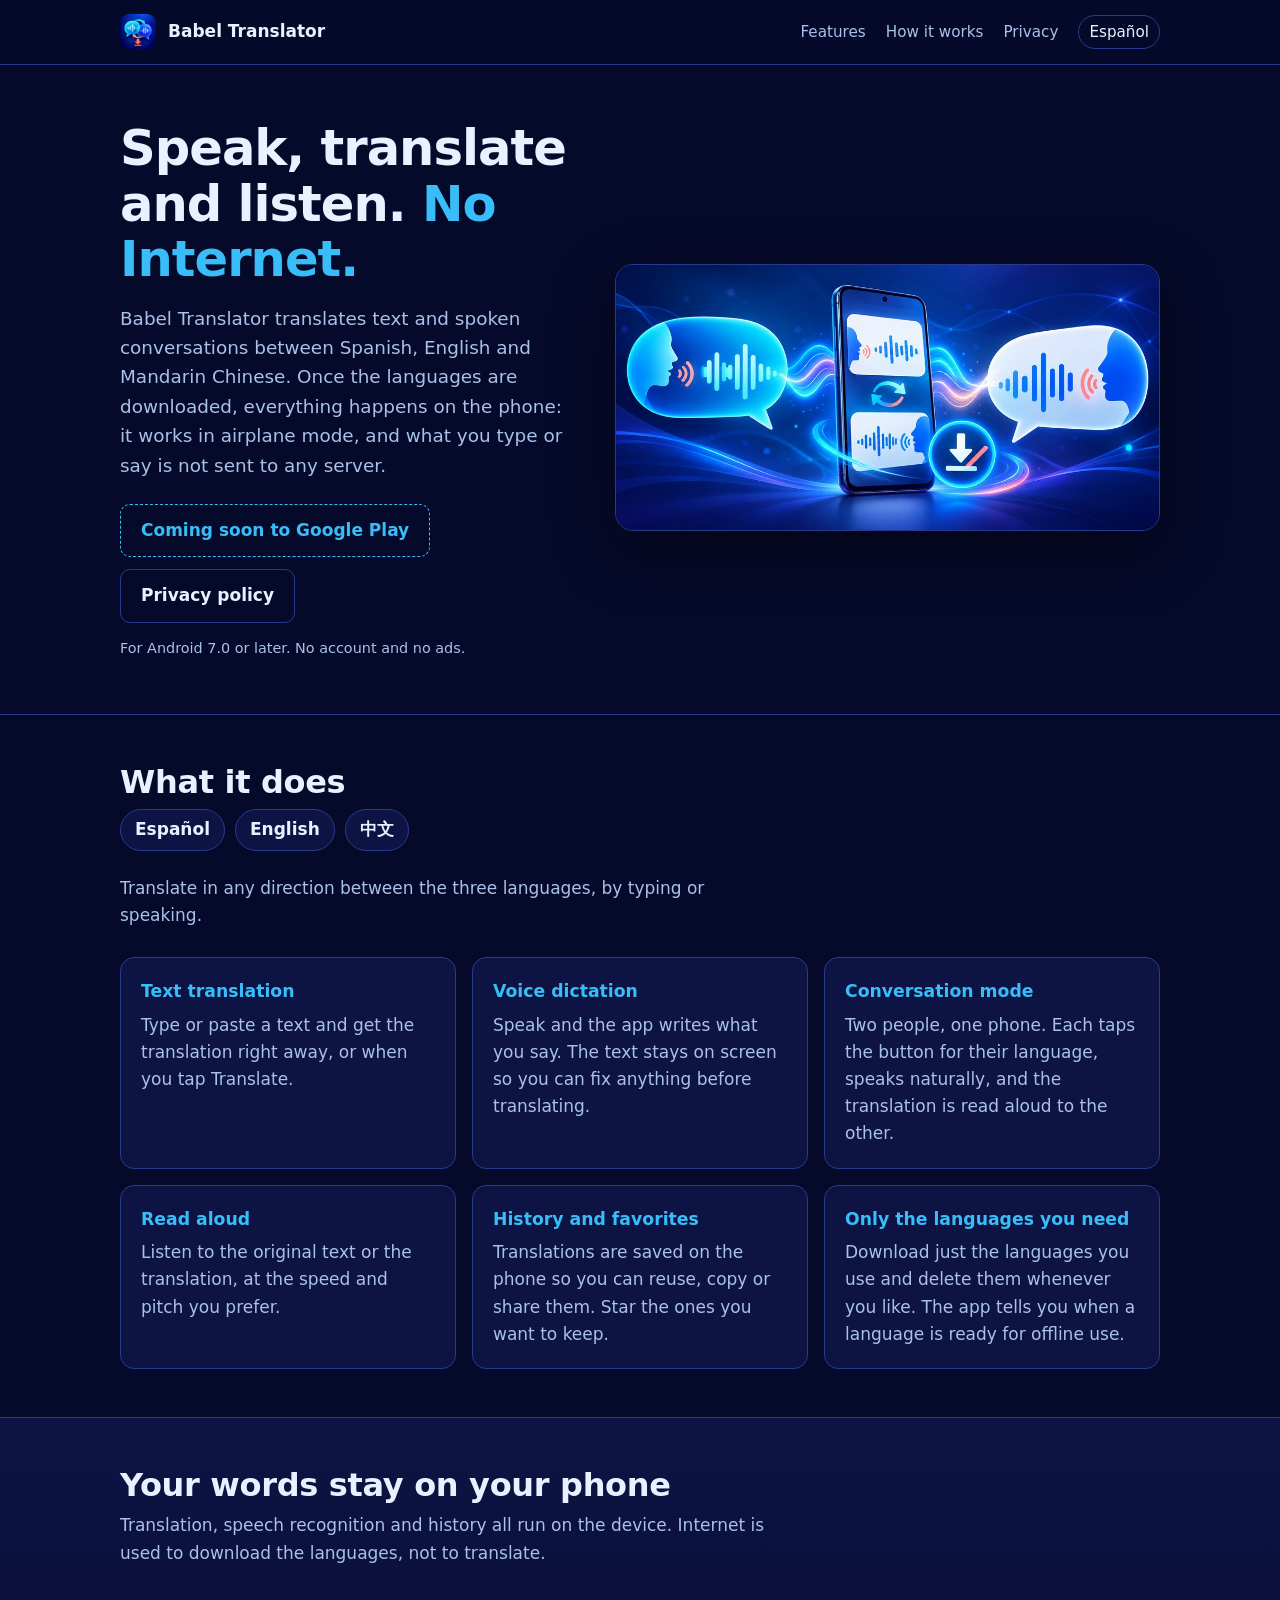
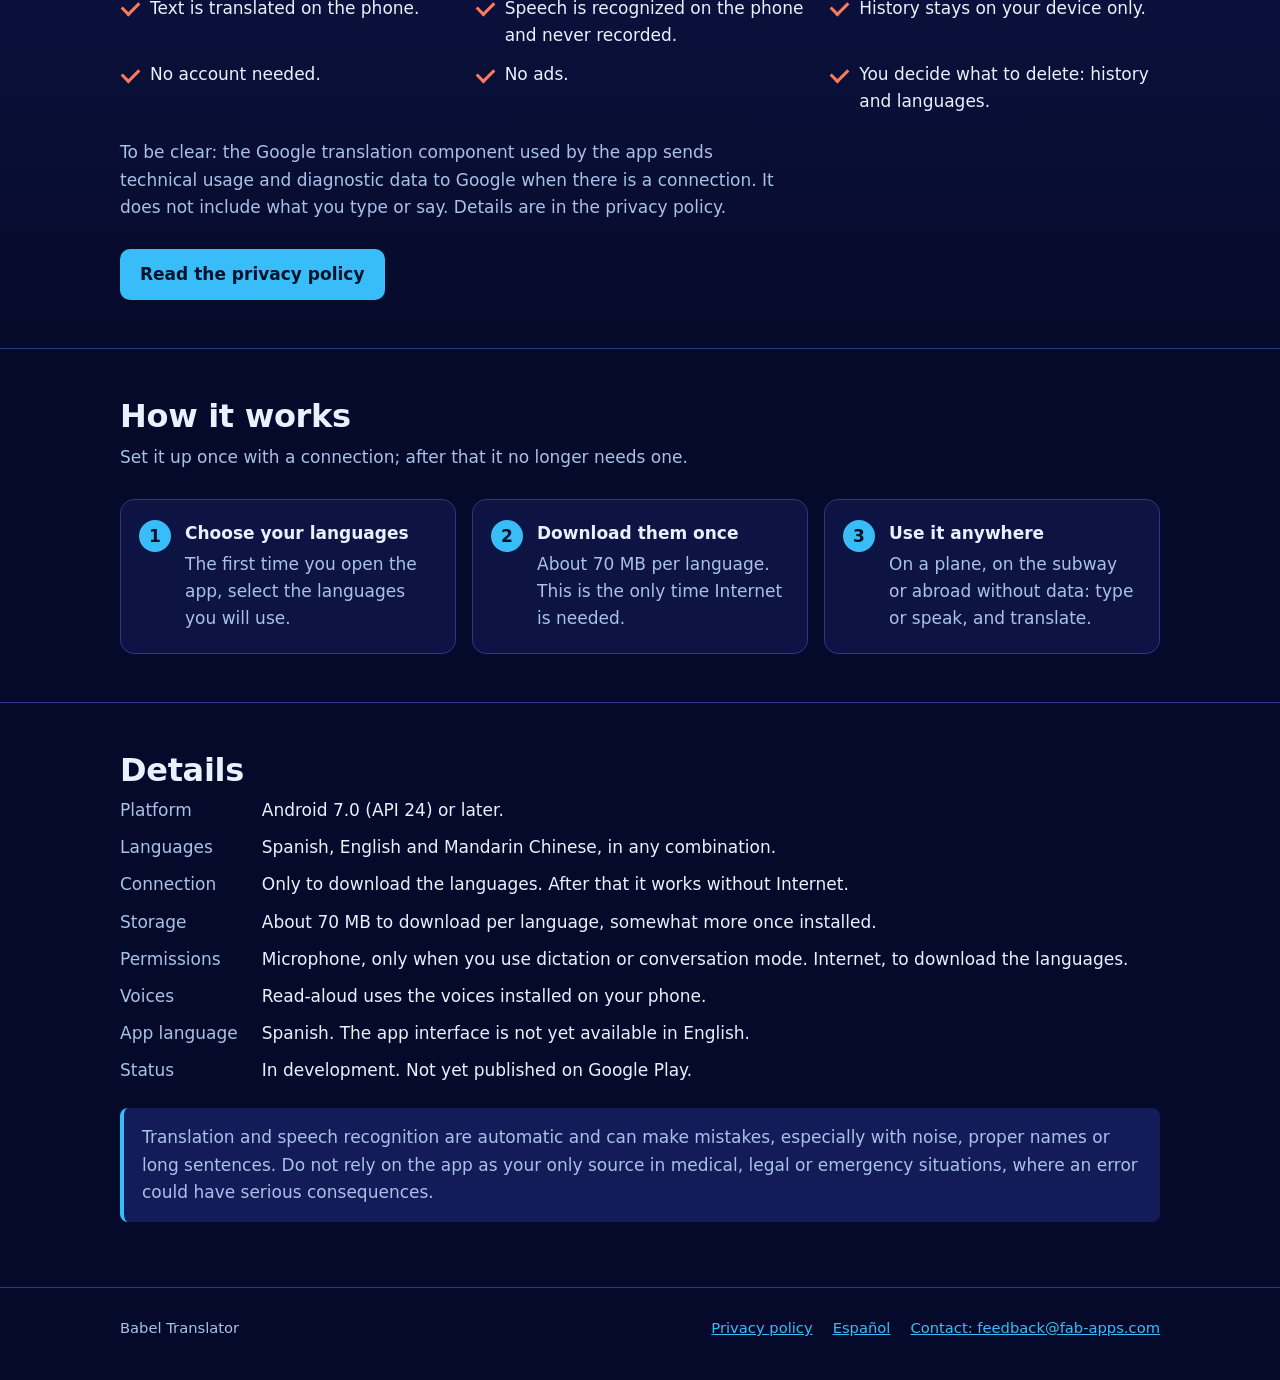
==== en/index.html @ 362d138a "first commit" ====
<!doctype html>
<html lang="en">
  <head>
    <meta charset="utf-8" />
    <meta name="viewport" content="width=device-width, initial-scale=1" />
    <title>Babel Translator — Translate by voice and text without Internet</title>
    <meta
      name="description"
      content="Android app that translates text and spoken conversations between Spanish, English and Mandarin Chinese. Once the languages are downloaded it works without Internet: what you type and say stays on your phone."
    />
    <meta name="theme-color" content="#060a2a" />
    <meta property="og:type" content="website" />
    <meta property="og:title" content="Babel Translator" />
    <meta
      property="og:description"
      content="Translate text and spoken conversations between Spanish, English and Chinese. On your phone, without Internet."
    />
    <meta property="og:image" content="../assets/hero.jpg" />
    <link rel="icon" type="image/png" href="../assets/favicon.png" />
    <link rel="alternate" hreflang="es" href="../" />
    <link rel="stylesheet" href="../assets/styles.css" />
  </head>
  <body>
    <header class="site-header">
      <div class="wrap">
        <a class="brand" href="./">
          <img src="../assets/icon-192.png" alt="" width="36" height="36" />
          Babel Translator
        </a>
        <nav class="site-nav" aria-label="Main">
          <a class="optional" href="#features">Features</a>
          <a class="optional" href="#how-it-works">How it works</a>
          <a href="privacy.html">Privacy</a>
          <a class="lang" href="../" lang="es" hreflang="es">Español</a>
        </nav>
      </div>
    </header>

    <main>
      <section class="hero">
        <div class="wrap hero-grid">
          <div>
            <h1>Speak, translate and listen. <span>No Internet.</span></h1>
            <p class="lead">
              Babel Translator translates text and spoken conversations between Spanish, English and Mandarin
              Chinese. Once the languages are downloaded, everything happens on the phone: it works in airplane mode,
              and what you type or say is not sent to any server.
            </p>
            <div class="actions">
              <span class="badge-soon">Coming soon to Google Play</span>
              <a class="button button-ghost" href="privacy.html">Privacy policy</a>
            </div>
            <p class="fine">For Android 7.0 or later. No account and no ads.</p>
          </div>
          <img
            class="hero-art"
            src="../assets/hero.jpg"
            width="1024"
            height="500"
            alt="Illustration of a phone between two people talking: each voice is turned into the other language"
          />
        </div>
      </section>

      <section id="features">
        <div class="wrap">
          <h2>What it does</h2>
          <ul class="langs" aria-label="Available languages">
            <li lang="es">Español</li>
            <li>English</li>
            <li lang="zh">中文</li>
          </ul>
          <p class="section-lead">Translate in any direction between the three languages, by typing or speaking.</p>
          <ul class="cards">
            <li class="card">
              <h3>Text translation</h3>
              <p>Type or paste a text and get the translation right away, or when you tap Translate.</p>
            </li>
            <li class="card">
              <h3>Voice dictation</h3>
              <p>
                Speak and the app writes what you say. The text stays on screen so you can fix anything before
                translating.
              </p>
            </li>
            <li class="card">
              <h3>Conversation mode</h3>
              <p>
                Two people, one phone. Each taps the button for their language, speaks naturally, and the
                translation is read aloud to the other.
              </p>
            </li>
            <li class="card">
              <h3>Read aloud</h3>
              <p>Listen to the original text or the translation, at the speed and pitch you prefer.</p>
            </li>
            <li class="card">
              <h3>History and favorites</h3>
              <p>
                Translations are saved on the phone so you can reuse, copy or share them. Star the ones you want to
                keep.
              </p>
            </li>
            <li class="card">
              <h3>Only the languages you need</h3>
              <p>
                Download just the languages you use and delete them whenever you like. The app tells you when a
                language is ready for offline use.
              </p>
            </li>
          </ul>
        </div>
      </section>

      <section class="privacy-band" id="privacy">
        <div class="wrap">
          <h2>Your words stay on your phone</h2>
          <p class="section-lead">
            Translation, speech recognition and history all run on the device. Internet is used to download the
            languages, not to translate.
          </p>
          <ul class="checks">
            <li>Text is translated on the phone.</li>
            <li>Speech is recognized on the phone and never recorded.</li>
            <li>History stays on your device only.</li>
            <li>No account needed.</li>
            <li>No ads.</li>
            <li>You decide what to delete: history and languages.</li>
          </ul>
          <p class="section-lead">
            To be clear: the Google translation component used by the app sends technical usage and diagnostic data
            to Google when there is a connection. It does not include what you type or say. Details are in the
            privacy policy.
          </p>
          <a class="button button-primary" href="privacy.html">Read the privacy policy</a>
        </div>
      </section>

      <section id="how-it-works">
        <div class="wrap">
          <h2>How it works</h2>
          <p class="section-lead">Set it up once with a connection; after that it no longer needs one.</p>
          <ol class="steps">
            <li>
              <strong>Choose your languages</strong>
              <span>The first time you open the app, select the languages you will use.</span>
            </li>
            <li>
              <strong>Download them once</strong>
              <span>About 70 MB per language. This is the only time Internet is needed.</span>
            </li>
            <li>
              <strong>Use it anywhere</strong>
              <span>On a plane, on the subway or abroad without data: type or speak, and translate.</span>
            </li>
          </ol>
        </div>
      </section>

      <section id="details">
        <div class="wrap">
          <h2>Details</h2>
          <dl class="facts">
            <dt>Platform</dt>
            <dd>Android 7.0 (API 24) or later.</dd>
            <dt>Languages</dt>
            <dd>Spanish, English and Mandarin Chinese, in any combination.</dd>
            <dt>Connection</dt>
            <dd>Only to download the languages. After that it works without Internet.</dd>
            <dt>Storage</dt>
            <dd>About 70 MB to download per language, somewhat more once installed.</dd>
            <dt>Permissions</dt>
            <dd>Microphone, only when you use dictation or conversation mode. Internet, to download the languages.</dd>
            <dt>Voices</dt>
            <dd>Read-aloud uses the voices installed on your phone.</dd>
            <dt>App language</dt>
            <dd>Spanish. The app interface is not yet available in English.</dd>
            <dt>Status</dt>
            <dd>In development. Not yet published on Google Play.</dd>
          </dl>
          <p class="note">
            Translation and speech recognition are automatic and can make mistakes, especially with noise, proper
            names or long sentences. Do not rely on the app as your only source in medical, legal or emergency
            situations, where an error could have serious consequences.
          </p>
        </div>
      </section>
    </main>

    <footer class="site-footer">
      <div class="wrap">
        <span>Babel Translator</span>
        <nav aria-label="Footer">
          <a href="privacy.html">Privacy policy</a>
          <a href="../" lang="es" hreflang="es">Español</a>
          <a href="mailto:feedback@fab-apps.com">Contact: feedback@fab-apps.com</a>
        </nav>
      </div>
    </footer>
  </body>
</html>
---- assets/styles.css ----
:root {
  --bg: #060a2a;
  --bg-raised: #0d1444;
  --bg-panel: #131c58;
  --border: #283a8c;
  --text: #e8f1ff;
  --text-soft: #a9c1e8;
  --accent: #38bdf8;
  --accent-strong: #7dd3fc;
  --accent-ink: #04122a;
  --teal: #fb7a5c;
  --max: 1080px;
}

* {
  box-sizing: border-box;
}

html {
  scroll-behavior: smooth;
}

body {
  margin: 0;
  background: var(--bg);
  color: var(--text);
  font-family: system-ui, -apple-system, 'Segoe UI', Roboto, 'Helvetica Neue', Arial, sans-serif;
  font-size: 17px;
  line-height: 1.6;
  -webkit-font-smoothing: antialiased;
}

a {
  color: var(--accent);
}

a:hover {
  color: var(--accent-strong);
}

a:focus-visible,
.button:focus-visible {
  outline: 3px solid var(--accent-strong);
  outline-offset: 3px;
  border-radius: 6px;
}

img {
  max-width: 100%;
  height: auto;
}

.wrap {
  width: 100%;
  max-width: var(--max);
  margin: 0 auto;
  padding: 0 20px;
}

/* Cabecera */

.site-header {
  position: sticky;
  top: 0;
  z-index: 10;
  background: rgba(6, 10, 42, 0.92);
  backdrop-filter: blur(8px);
  border-bottom: 1px solid var(--border);
}

.site-header .wrap {
  display: flex;
  align-items: center;
  justify-content: space-between;
  gap: 16px;
  min-height: 64px;
}

.brand {
  display: flex;
  align-items: center;
  gap: 12px;
  color: var(--text);
  font-weight: 700;
  text-decoration: none;
}

.brand img {
  width: 36px;
  height: 36px;
  border-radius: 9px;
}

.site-nav {
  display: flex;
  align-items: center;
  gap: 20px;
  font-size: 0.95rem;
}

.site-nav a {
  color: var(--text-soft);
  text-decoration: none;
}

.site-nav a:hover {
  color: var(--text);
}

.site-nav .lang {
  padding: 4px 10px;
  border: 1px solid var(--border);
  border-radius: 999px;
  color: var(--text);
}

/* Portada */

.hero {
  padding: 56px 0 40px;
}

.hero-grid {
  display: grid;
  grid-template-columns: minmax(0, 5fr) minmax(0, 6fr);
  gap: 40px;
  align-items: center;
}

.hero h1 {
  margin: 0 0 16px;
  font-size: clamp(2rem, 5vw, 3.1rem);
  line-height: 1.12;
  letter-spacing: -0.02em;
}

.hero h1 span {
  color: var(--accent);
}

.lead {
  margin: 0 0 24px;
  font-size: 1.15rem;
  color: var(--text-soft);
}

.hero-art {
  border: 1px solid var(--border);
  border-radius: 18px;
  box-shadow: 0 20px 60px rgba(0, 0, 0, 0.45);
  display: block;
}

.actions {
  display: flex;
  flex-wrap: wrap;
  gap: 12px;
  align-items: center;
}

.button {
  display: inline-block;
  padding: 12px 20px;
  border-radius: 10px;
  font-weight: 700;
  text-decoration: none;
}

.button-primary {
  background: var(--accent);
  color: var(--accent-ink);
}

.button-primary:hover {
  background: var(--accent-strong);
  color: var(--accent-ink);
}

.button-ghost {
  border: 1px solid var(--border);
  color: var(--text);
}

.badge-soon {
  display: inline-block;
  padding: 12px 20px;
  border: 1px dashed var(--accent);
  border-radius: 10px;
  color: var(--accent);
  font-weight: 700;
}

.fine {
  margin-top: 14px;
  font-size: 0.9rem;
  color: var(--text-soft);
}

/* Secciones */

section {
  padding: 48px 0;
}

section + section {
  border-top: 1px solid var(--border);
}

h2 {
  margin: 0 0 8px;
  font-size: clamp(1.5rem, 3.4vw, 2rem);
  line-height: 1.2;
  letter-spacing: -0.01em;
}

.section-lead {
  margin: 0 0 28px;
  max-width: 62ch;
  color: var(--text-soft);
}

.cards {
  display: grid;
  grid-template-columns: repeat(auto-fit, minmax(250px, 1fr));
  gap: 16px;
  margin: 0;
  padding: 0;
  list-style: none;
}

.card {
  padding: 20px;
  background: var(--bg-raised);
  border: 1px solid var(--border);
  border-radius: 14px;
}

.card h3 {
  margin: 0 0 6px;
  font-size: 1.08rem;
  color: var(--accent);
}

.card p {
  margin: 0;
  color: var(--text-soft);
}

.privacy-band {
  background: linear-gradient(180deg, var(--bg-raised), var(--bg));
}

.checks {
  display: grid;
  grid-template-columns: repeat(auto-fit, minmax(250px, 1fr));
  gap: 12px 24px;
  margin: 0 0 24px;
  padding: 0;
  list-style: none;
}

.checks li {
  position: relative;
  padding-left: 30px;
}

.checks li::before {
  content: '';
  position: absolute;
  left: 2px;
  top: 0.38em;
  width: 14px;
  height: 8px;
  border-left: 3px solid var(--teal);
  border-bottom: 3px solid var(--teal);
  transform: rotate(-45deg);
}

.steps {
  display: grid;
  grid-template-columns: repeat(auto-fit, minmax(230px, 1fr));
  gap: 16px;
  margin: 0;
  padding: 0;
  list-style: none;
  counter-reset: step;
}

.steps li {
  position: relative;
  padding: 20px 20px 20px 64px;
  background: var(--bg-raised);
  border: 1px solid var(--border);
  border-radius: 14px;
  counter-increment: step;
}

.steps li::before {
  content: counter(step);
  position: absolute;
  left: 18px;
  top: 20px;
  width: 32px;
  height: 32px;
  border-radius: 50%;
  background: var(--accent);
  color: var(--accent-ink);
  font-weight: 800;
  text-align: center;
  line-height: 32px;
}

.steps strong {
  display: block;
  margin-bottom: 4px;
}

.steps span {
  color: var(--text-soft);
}

.facts {
  display: grid;
  grid-template-columns: max-content 1fr;
  gap: 10px 24px;
  margin: 0;
}

.facts dt {
  color: var(--text-soft);
}

.facts dd {
  margin: 0;
}

.note {
  margin-top: 24px;
  padding: 16px 18px;
  background: var(--bg-panel);
  border-left: 4px solid var(--accent);
  border-radius: 8px;
  color: var(--text-soft);
}

/* Documento legal */

.doc {
  padding: 40px 0 56px;
}

.doc .wrap {
  max-width: 780px;
}

.doc h1 {
  margin: 0 0 6px;
  font-size: clamp(1.8rem, 4.5vw, 2.4rem);
  line-height: 1.15;
}

.doc .meta {
  margin: 0 0 28px;
  color: var(--text-soft);
}

.doc h2 {
  margin: 36px 0 10px;
  font-size: 1.3rem;
}

.doc p,
.doc li {
  color: #d4e1f7;
}

.doc ul {
  padding-left: 22px;
}

.doc li {
  margin-bottom: 6px;
}

.summary {
  padding: 18px 20px;
  background: var(--bg-raised);
  border: 1px solid var(--border);
  border-radius: 14px;
}

.summary p {
  margin: 0 0 8px;
}

.summary ul {
  margin: 0;
}

table {
  width: 100%;
  border-collapse: collapse;
  margin: 12px 0;
  font-size: 0.95rem;
}

th,
td {
  padding: 10px 12px;
  border: 1px solid var(--border);
  text-align: left;
  vertical-align: top;
}

th {
  background: var(--bg-raised);
  color: var(--text-soft);
  font-weight: 600;
}

.table-scroll {
  overflow-x: auto;
}

/* Pie */

.site-footer {
  padding: 28px 0 40px;
  border-top: 1px solid var(--border);
  color: var(--text-soft);
  font-size: 0.92rem;
}

.site-footer .wrap {
  display: flex;
  flex-wrap: wrap;
  gap: 8px 24px;
  justify-content: space-between;
}

.site-footer nav {
  display: flex;
  flex-wrap: wrap;
  gap: 8px 20px;
}

@media (max-width: 820px) {
  .hero {
    padding-top: 32px;
  }

  .hero-grid {
    grid-template-columns: 1fr;
    gap: 28px;
  }

  .site-nav .optional {
    display: none;
  }

  .facts {
    grid-template-columns: 1fr;
    gap: 2px;
  }

  .facts dd {
    margin-bottom: 12px;
  }
}

@media (prefers-reduced-motion: reduce) {
  html {
    scroll-behavior: auto;
  }
}

.langs {
  display: flex;
  flex-wrap: wrap;
  gap: 10px;
  margin: 0 0 24px;
  padding: 0;
  list-style: none;
}

.langs li {
  padding: 6px 14px;
  background: var(--bg-raised);
  border: 1px solid var(--border);
  border-radius: 999px;
  font-weight: 600;
}

code {
  font-size: 0.92em;
  overflow-wrap: anywhere;
}

.doc h3 {
  margin: 24px 0 6px;
  font-size: 1.08rem;
  color: var(--accent);
}

.brand {
  white-space: nowrap;
}
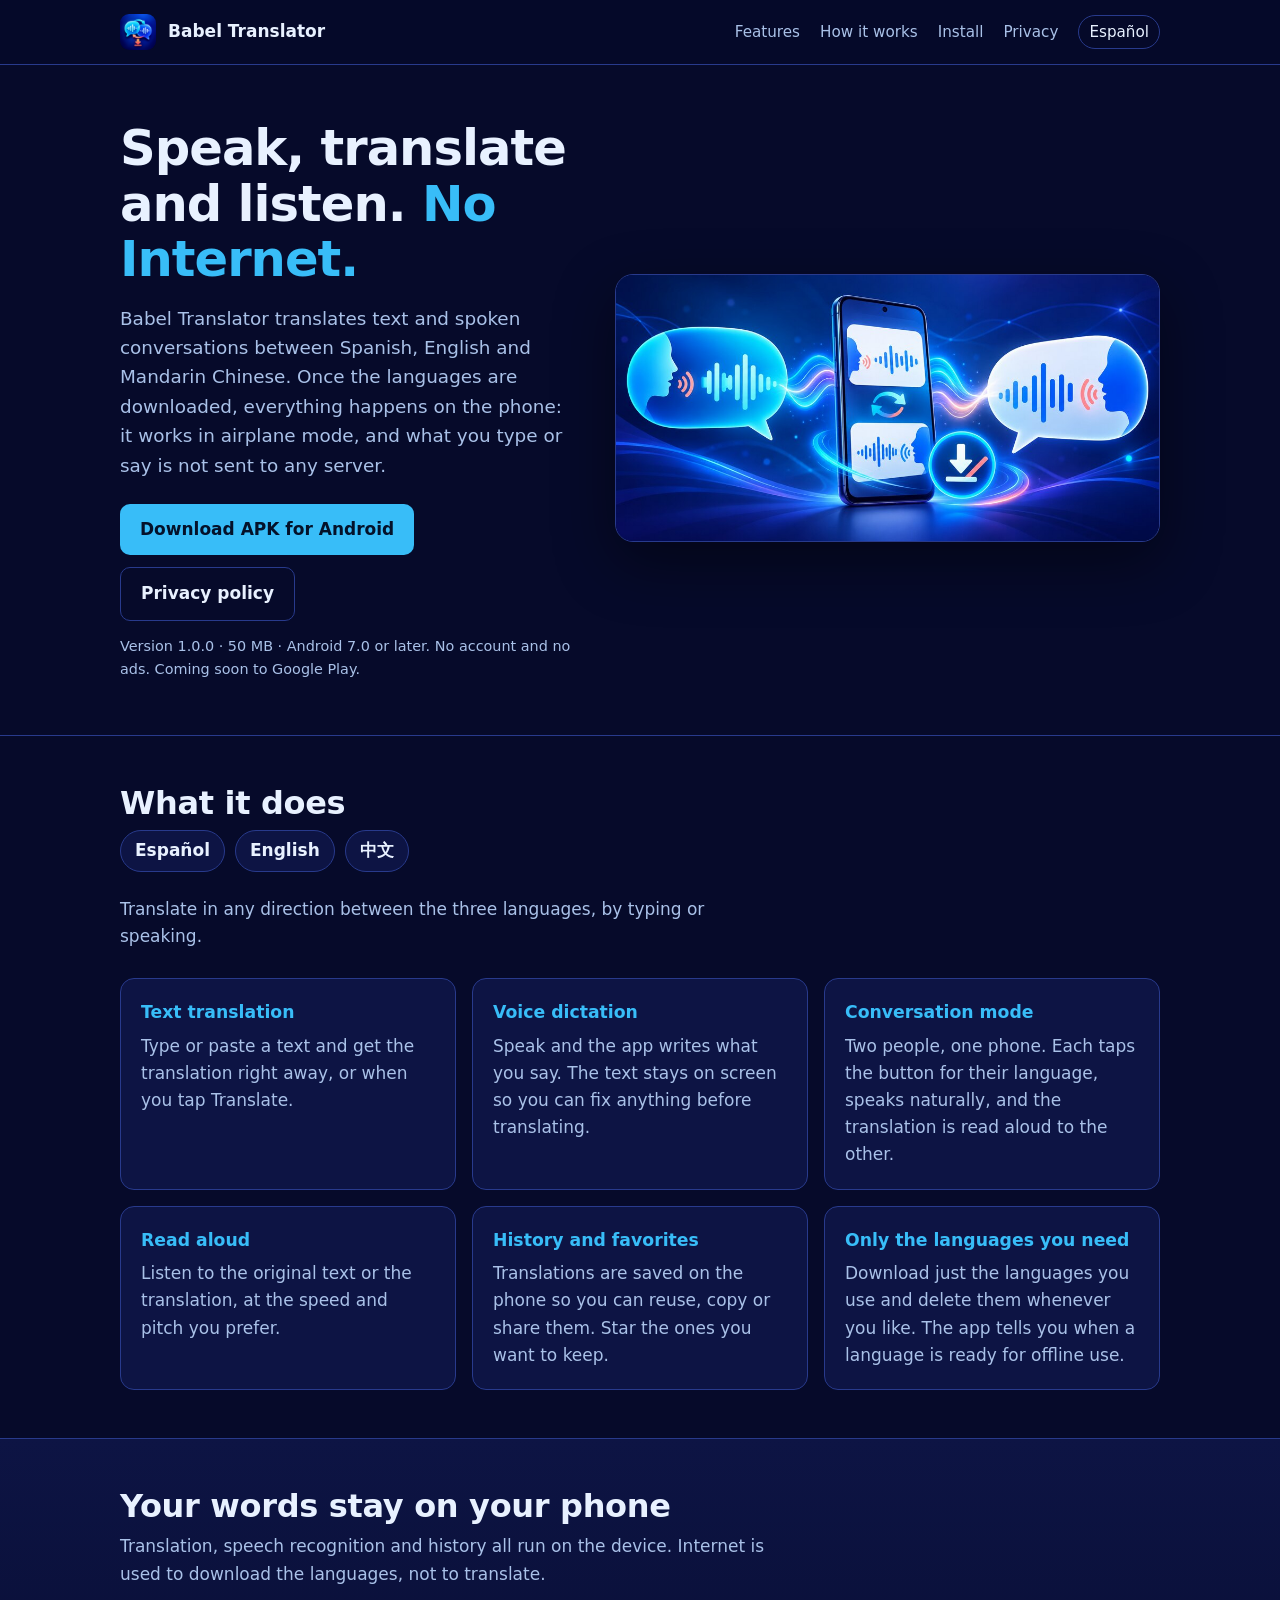
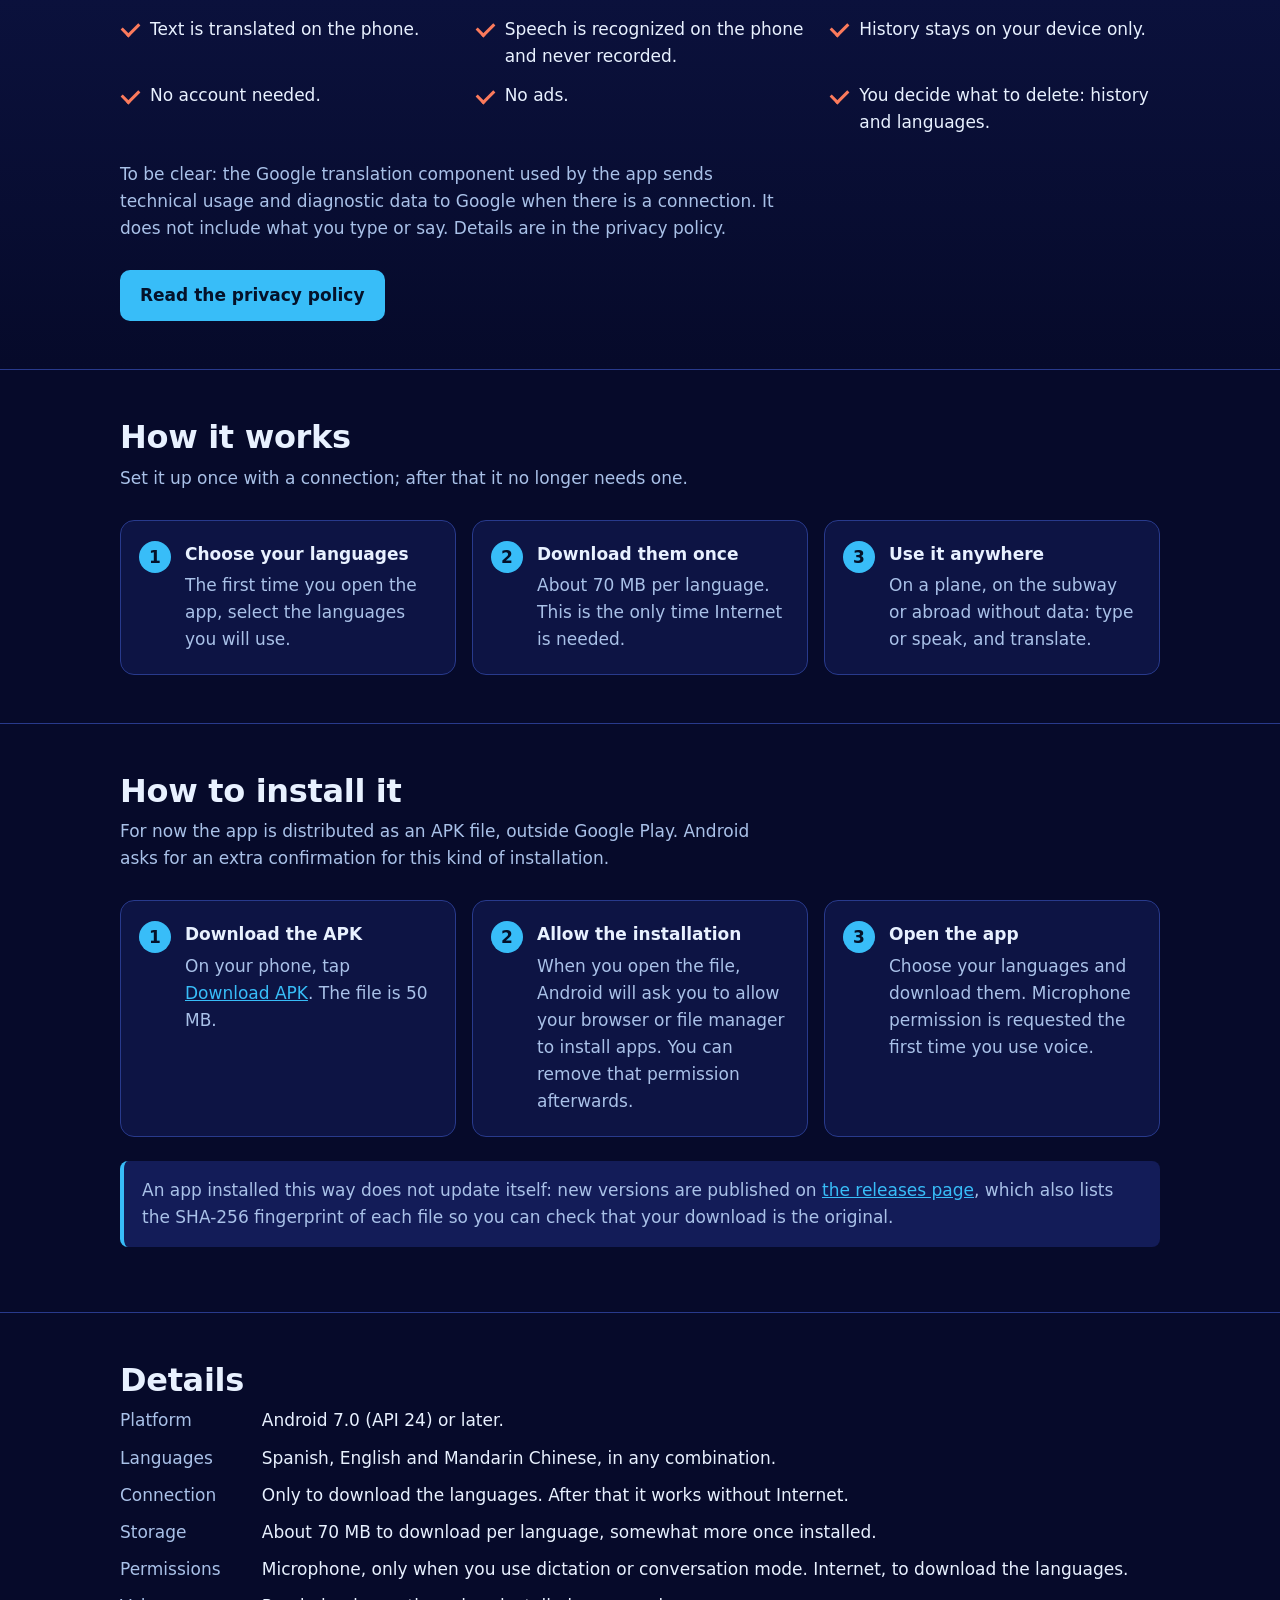
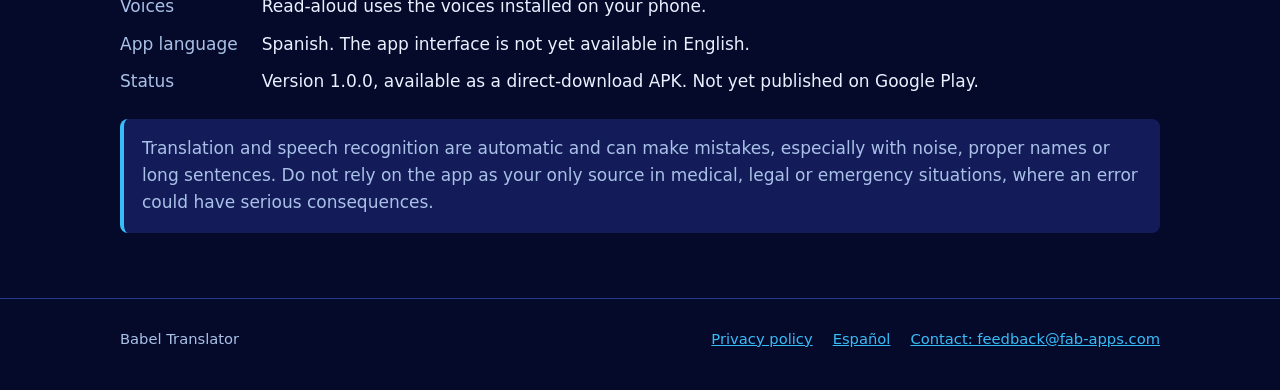
==== commit 7ec53b87: "udate" ====
--- a/en/index.html
+++ b/en/index.html
@@ -30,6 +30,7 @@
         <nav class="site-nav" aria-label="Main">
           <a class="optional" href="#features">Features</a>
           <a class="optional" href="#how-it-works">How it works</a>
+          <a class="optional" href="#install">Install</a>
           <a href="privacy.html">Privacy</a>
           <a class="lang" href="../" lang="es" hreflang="es">Español</a>
         </nav>
@@ -47,10 +48,12 @@
               and what you type or say is not sent to any server.
             </p>
             <div class="actions">
-              <span class="badge-soon">Coming soon to Google Play</span>
+              <a class="button button-primary" href="https://github.com/franbenaglia/babelTranslatorLanding/releases/latest/download/babel-translator.apk">Download APK for Android</a>
               <a class="button button-ghost" href="privacy.html">Privacy policy</a>
             </div>
-            <p class="fine">For Android 7.0 or later. No account and no ads.</p>
+            <p class="fine">
+              Version 1.0.0 · 50 MB · Android 7.0 or later. No account and no ads. Coming soon to Google Play.
+            </p>
           </div>
           <img
             class="hero-art"
@@ -154,6 +157,38 @@
               <span>On a plane, on the subway or abroad without data: type or speak, and translate.</span>
             </li>
           </ol>
+        </div>
+      </section>
+
+      <section id="install">
+        <div class="wrap">
+          <h2>How to install it</h2>
+          <p class="section-lead">
+            For now the app is distributed as an APK file, outside Google Play. Android asks for an extra
+            confirmation for this kind of installation.
+          </p>
+          <ol class="steps">
+            <li>
+              <strong>Download the APK</strong>
+              <span>On your phone, tap <a href="https://github.com/franbenaglia/babelTranslatorLanding/releases/latest/download/babel-translator.apk">Download APK</a>. The file is 50 MB.</span>
+            </li>
+            <li>
+              <strong>Allow the installation</strong>
+              <span>
+                When you open the file, Android will ask you to allow your browser or file manager to install
+                apps. You can remove that permission afterwards.
+              </span>
+            </li>
+            <li>
+              <strong>Open the app</strong>
+              <span>Choose your languages and download them. Microphone permission is requested the first time you use voice.</span>
+            </li>
+          </ol>
+          <p class="note">
+            An app installed this way does not update itself: new versions are published on
+            <a href="https://github.com/franbenaglia/babelTranslatorLanding/releases">the releases page</a>, which also lists the SHA-256 fingerprint of each file so you can
+            check that your download is the original.
+          </p>
         </div>
       </section>
 
@@ -176,7 +211,7 @@
             <dt>App language</dt>
             <dd>Spanish. The app interface is not yet available in English.</dd>
             <dt>Status</dt>
-            <dd>In development. Not yet published on Google Play.</dd>
+            <dd>Version 1.0.0, available as a direct-download APK. Not yet published on Google Play.</dd>
           </dl>
           <p class="note">
             Translation and speech recognition are automatic and can make mistakes, especially with noise, proper
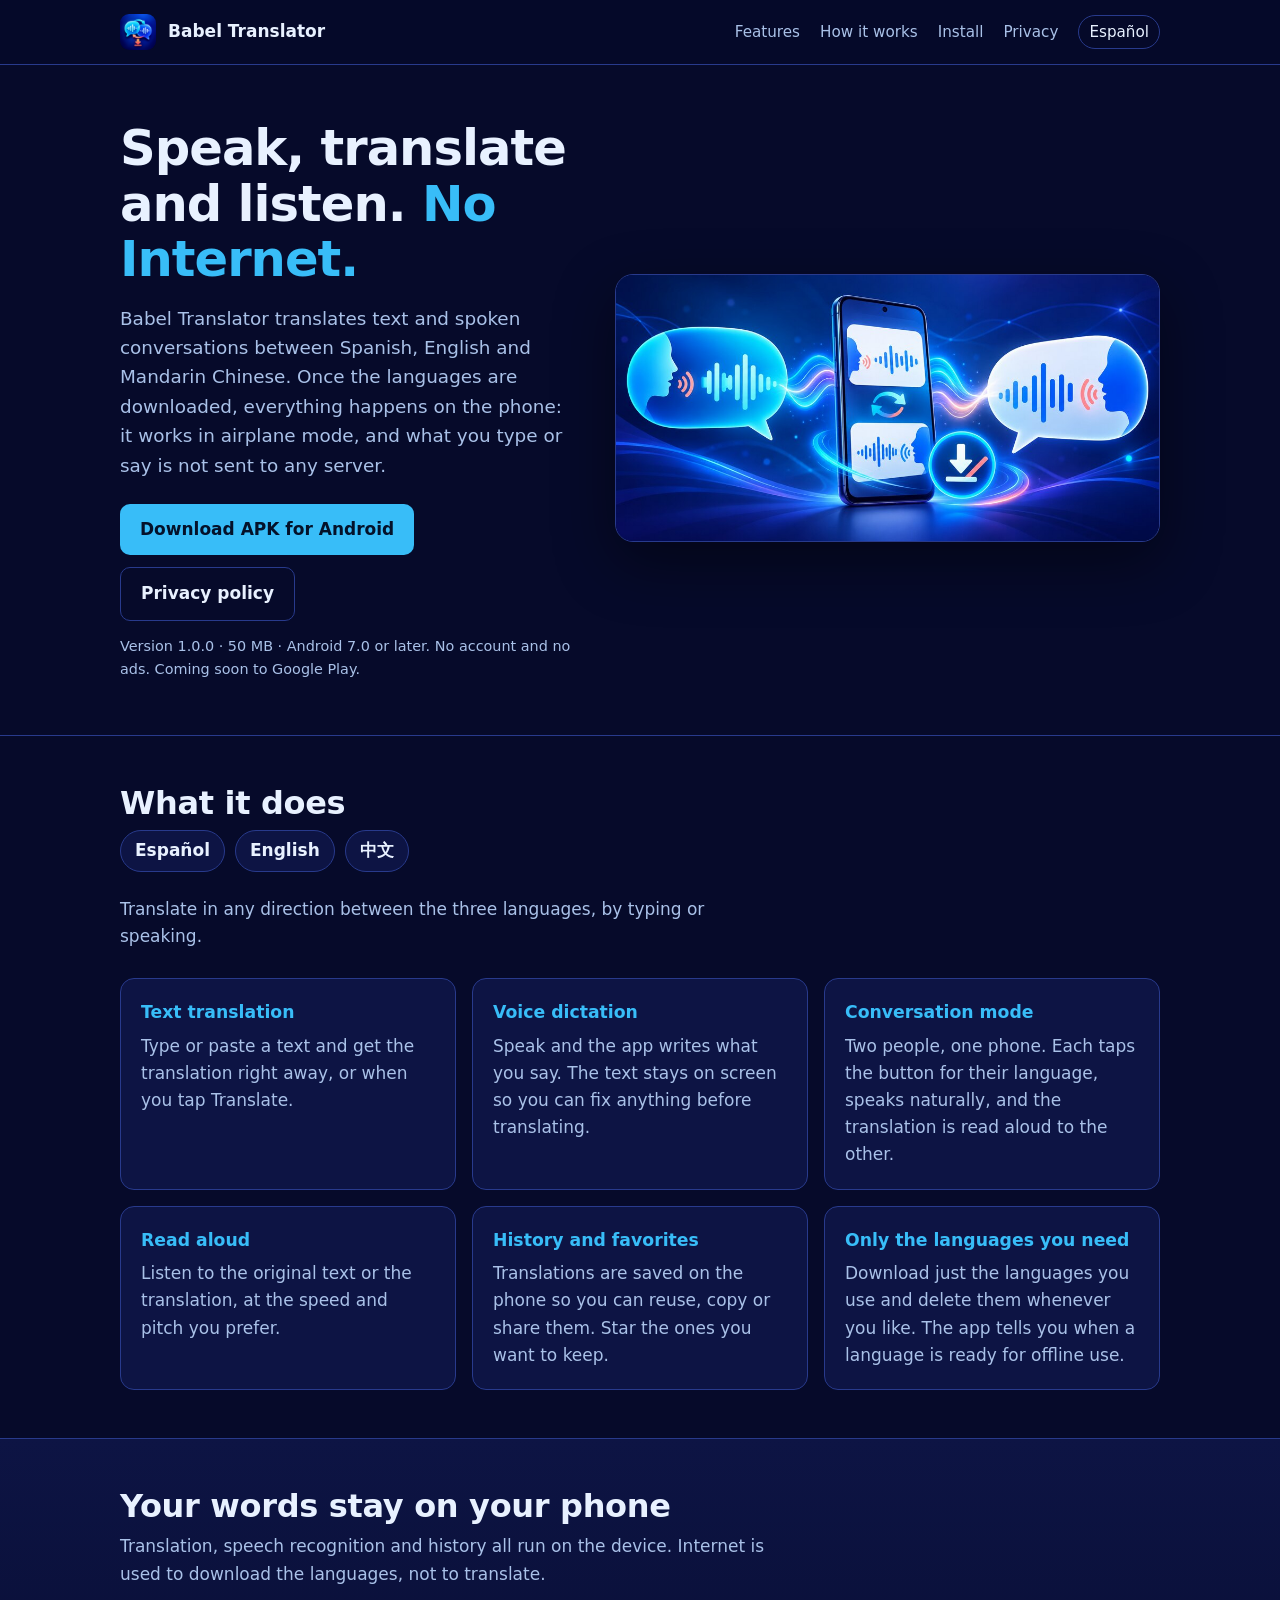
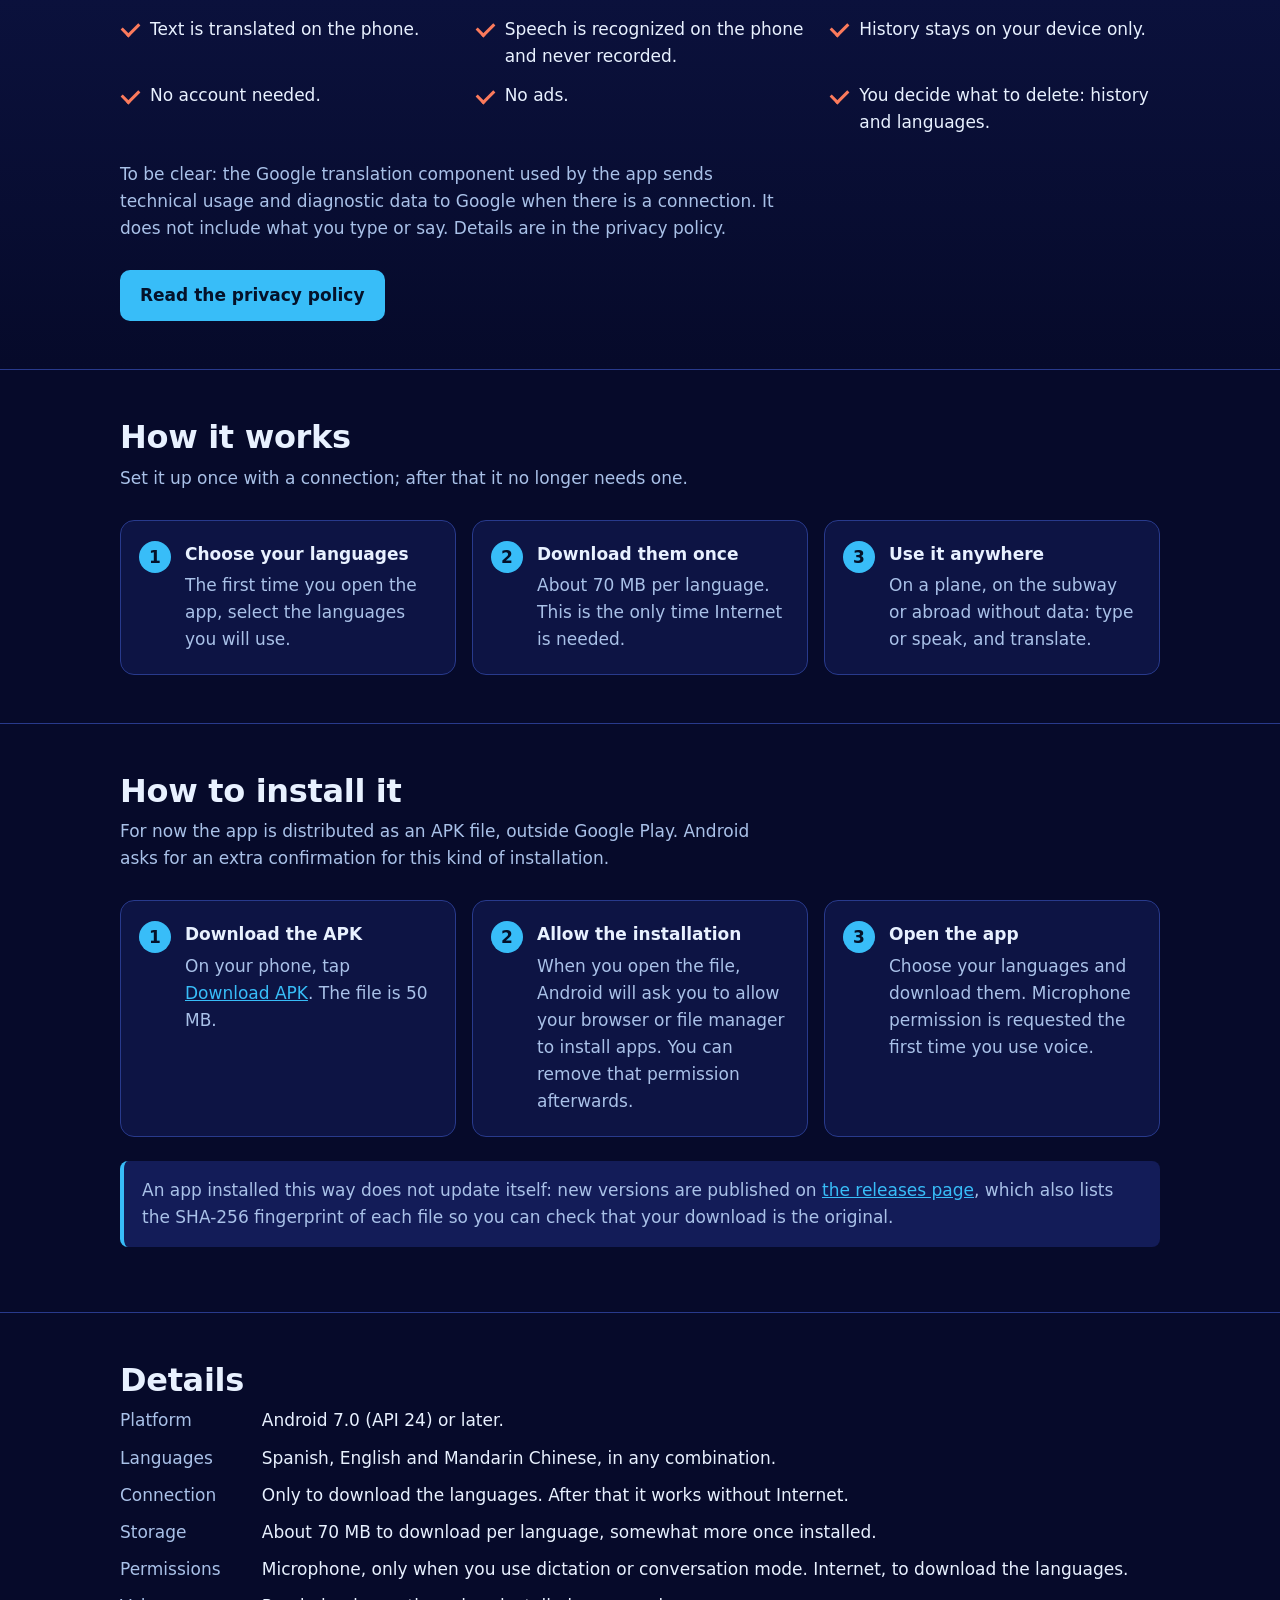
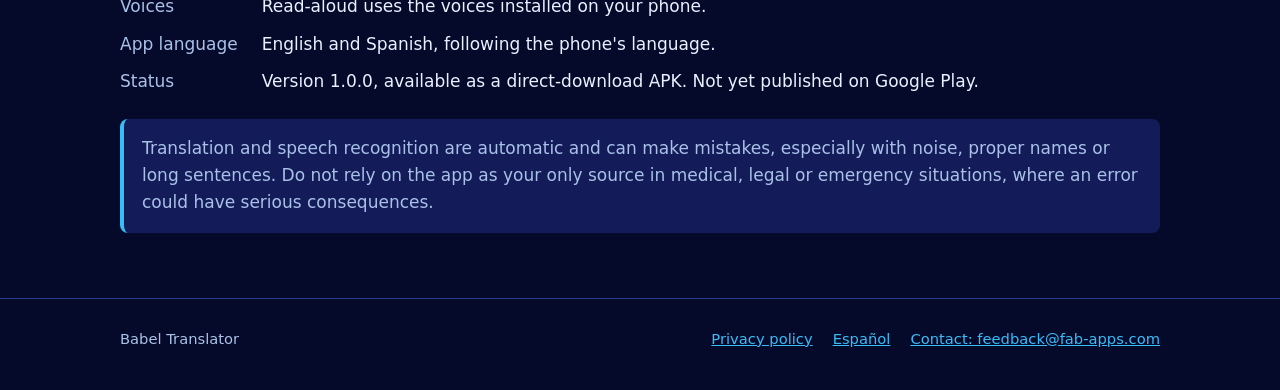
==== commit cd69f286: "english as default language" ====
--- a/en/index.html
+++ b/en/index.html
@@ -209,7 +209,7 @@
             <dt>Voices</dt>
             <dd>Read-aloud uses the voices installed on your phone.</dd>
             <dt>App language</dt>
-            <dd>Spanish. The app interface is not yet available in English.</dd>
+            <dd>English and Spanish, following the phone's language.</dd>
             <dt>Status</dt>
             <dd>Version 1.0.0, available as a direct-download APK. Not yet published on Google Play.</dd>
           </dl>
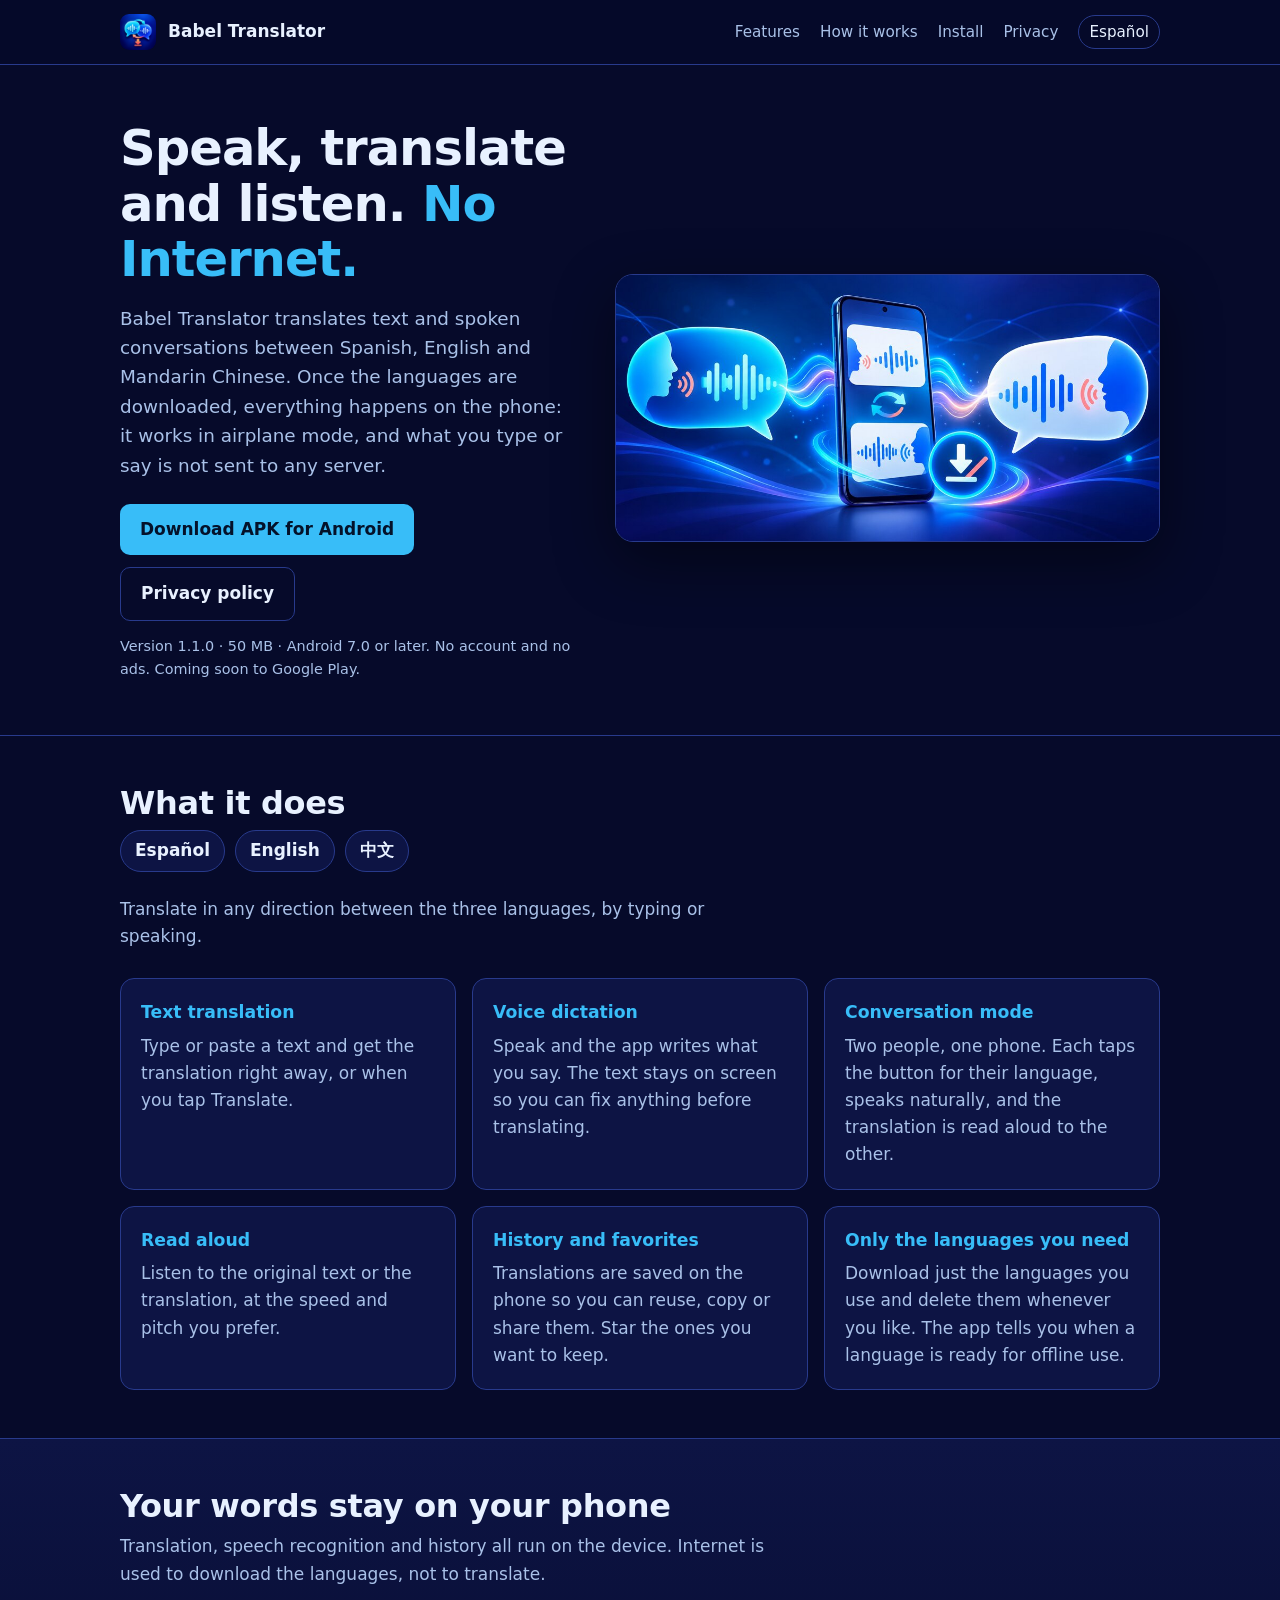
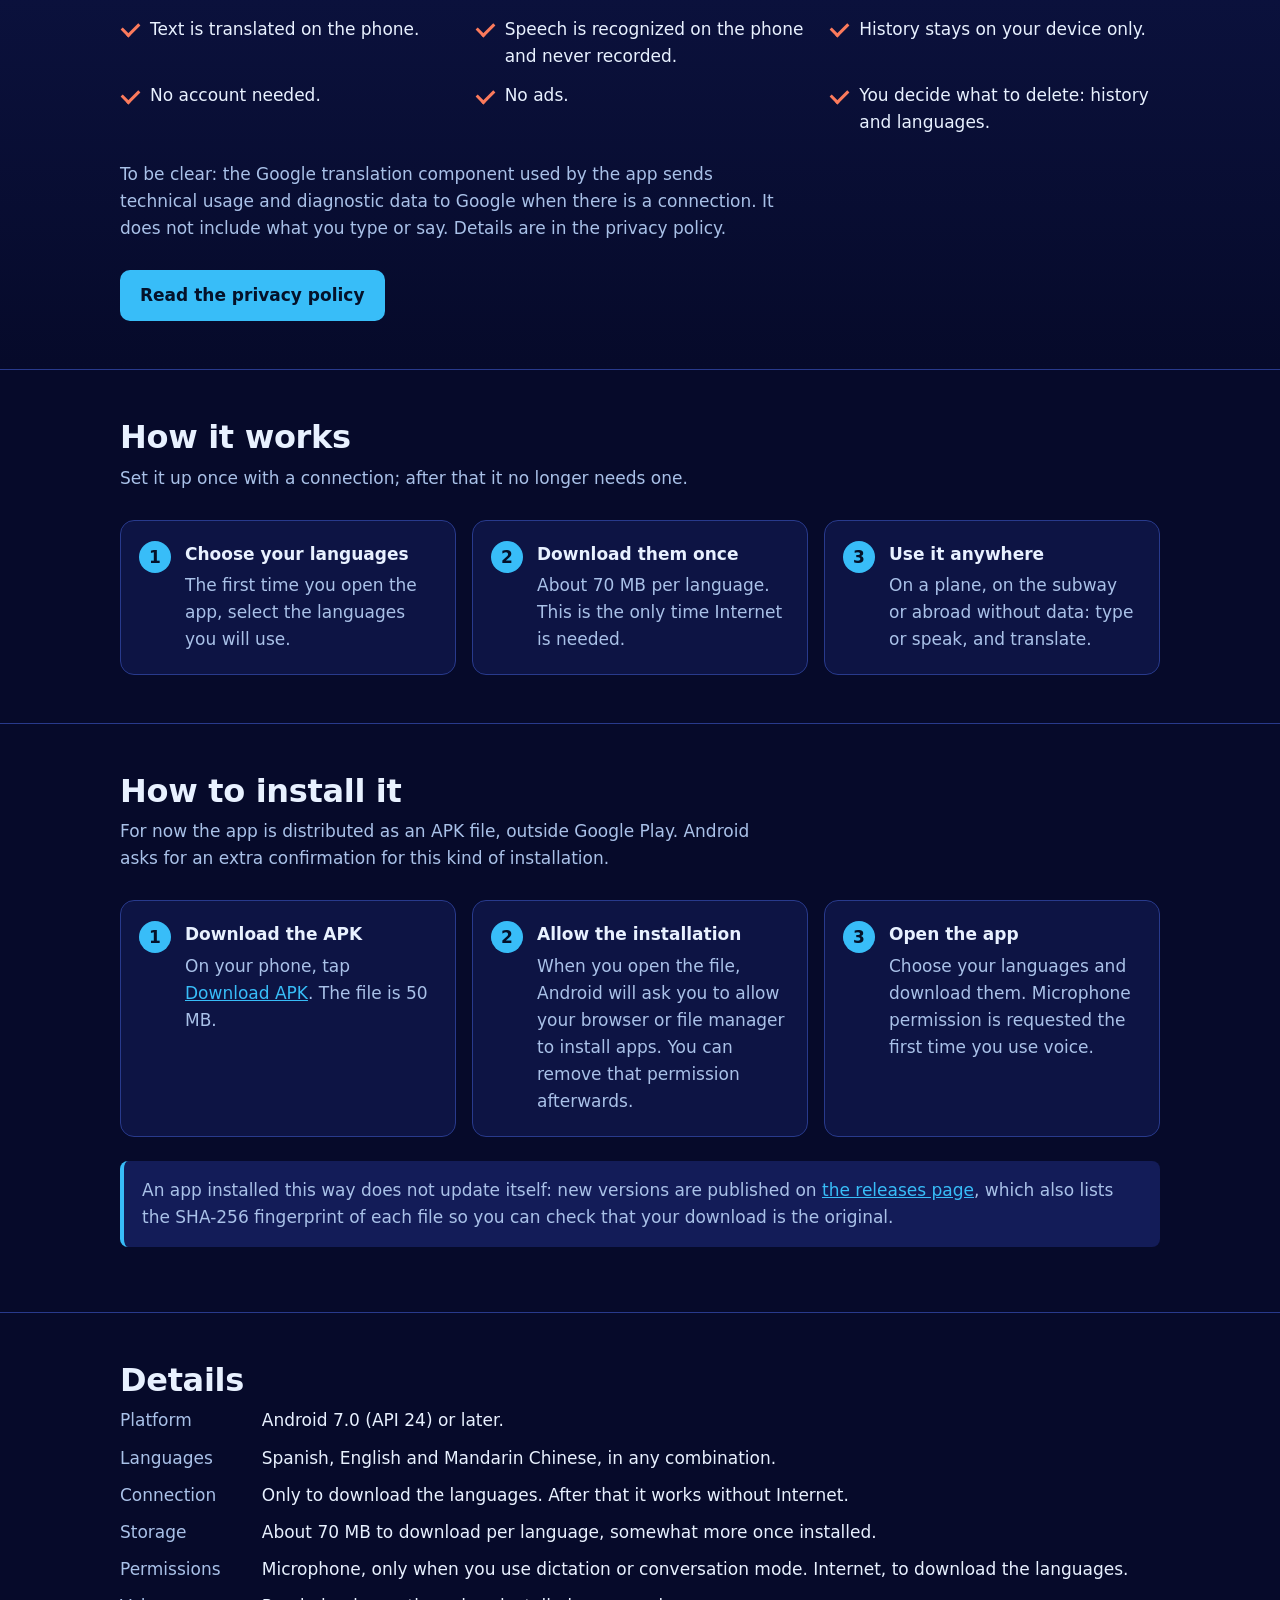
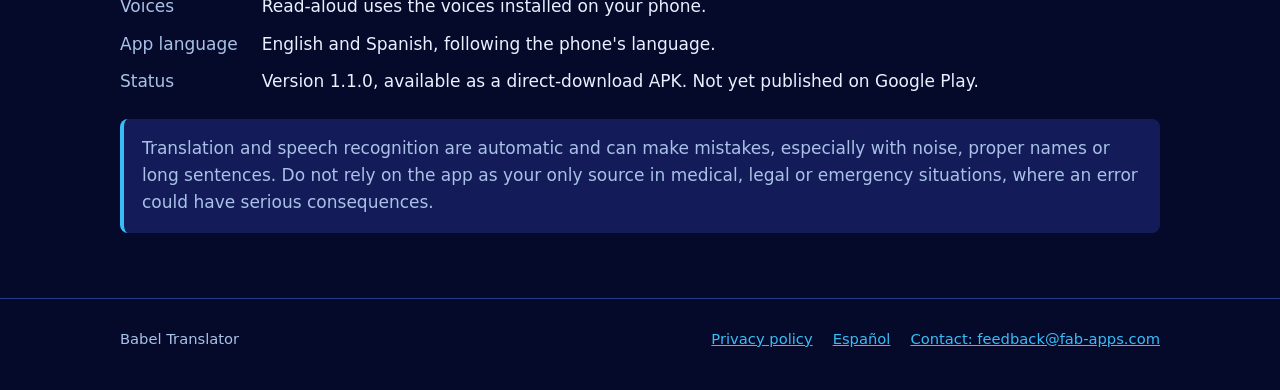
==== commit 6825d7c8: "Página demo y versión 1.1.0" ====
--- a/en/index.html
+++ b/en/index.html
@@ -52,7 +52,7 @@
               <a class="button button-ghost" href="privacy.html">Privacy policy</a>
             </div>
             <p class="fine">
-              Version 1.0.0 · 50 MB · Android 7.0 or later. No account and no ads. Coming soon to Google Play.
+              Version 1.1.0 · 50 MB · Android 7.0 or later. No account and no ads. Coming soon to Google Play.
             </p>
           </div>
           <img
@@ -211,7 +211,7 @@
             <dt>App language</dt>
             <dd>English and Spanish, following the phone's language.</dd>
             <dt>Status</dt>
-            <dd>Version 1.0.0, available as a direct-download APK. Not yet published on Google Play.</dd>
+            <dd>Version 1.1.0, available as a direct-download APK. Not yet published on Google Play.</dd>
           </dl>
           <p class="note">
             Translation and speech recognition are automatic and can make mistakes, especially with noise, proper
